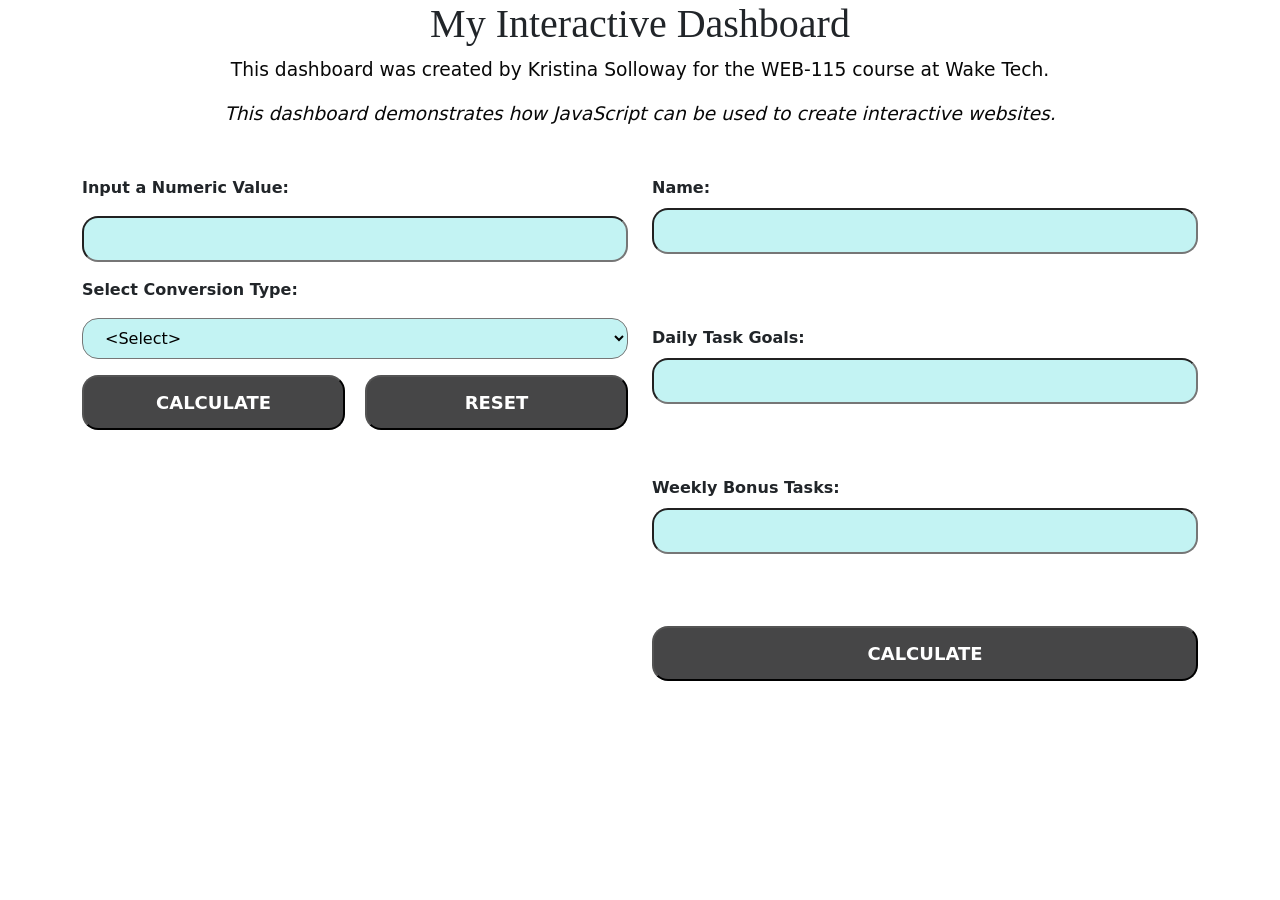
==== index.html @ 5a432470 "HTML missing ; and JS result bug fixed" ====
<!DOCTYPE html>
<html lang="en">

<head>
    <meta charset="UTF-8">
    <meta name="viewport" content="width=device-width, initial-scale=1.0">
    <link rel="stylesheet" href="css/style.css">
    <title>Interactive Dashboard</title>

    <!-- Bootstrap  -->
    <link href="https://cdn.jsdelivr.net/npm/bootstrap@5.3.8/dist/css/bootstrap.min.css" rel="stylesheet"
        integrity="sha384-sRIl4kxILFvY47J16cr9ZwB07vP4J8+LH7qKQnuqkuIAvNWLzeN8tE5YBujZqJLB" crossorigin="anonymous">
    <script defer src="https://cdn.jsdelivr.net/npm/bootstrap@5.3.8/dist/js/bootstrap.bundle.min.js"
        integrity="sha384-FKyoEForCGlyvwx9Hj09JcYn3nv7wiPVlz7YYwJrWVcXK/BmnVDxM+D2scQbITxI"
        crossorigin="anonymous"></script>

</head>

<body>
    <heading>
        <h1>My Interactive Dashboard</h1>
        <p>This dashboard was created by Kristina Solloway for the WEB-115 course at Wake Tech.</p>
    </heading>

    <script>
        document.write('<div class="custom-msg">This dashboard demonstrates how JavaScript can be used to create interactive websites.</div>');
    </script><br><br>
    <!--"The <noscript> is for web browsers with JavaScript rendering disabled."-->
    <noscript>
        Unfortunately, your web browser does not support JavaScript.
    </noscript>

    <div class="container">
        <div class="row">
            <div class="col" id="metric-converter">
                <form>
                    <label for="conversionValue">Input a Numeric Value:</label>
                    <input type="number" id="conversionValue">

                    <label for="conversionChoice">Select Conversion Type:</label>
                    <select id="conversionChoice" name="conversionChoice">
                        <option value="">&lt;Select&gt;</option>
                        <option value="2.54">inches to centimeters</option>
                        <option value="30.48">feet to centimeters</option>
                        <option value="0.91">yards to meters</option>
                        <option value="1.61">miles to kilometers</option>
                        <option value="0.39">centimeters to inches</option>
                        <option value="0.0328">centimeters to feet</option>
                        <option value="1.09">meters to yards</option>
                        <option value="0.62">kilometers to miles</option>
                    </select>

                    <div id="button-grid">
                        <button type="button" id="conversion-btn">CALCULATE</button>
                        <button type="reset" id="reset">RESET</button>
                    </div>
                    <p id="conversion-message"></p>
                </form>

                <script type="text/javascript" src="js/metric-converter.js" defer></script>
            </div><br>
            <div class="col" id="weekly-tasks">
                <form>
                    <div class="form-group">
                        <label for="userName">Name:</label>
                        <input type="text" id="userName" name="username"><br><br>
                    </div>

                    <div class="form-group">
                        <label for="dailyGoal">Daily Task Goals:</label>
                        <input type="number" id="dailyGoal" name="dailytaskgoal"><br><br>
                    </div>

                    <div class="form-group">
                        <label for="bonusTasks">Weekly Bonus Tasks:</label>
                        <input type="number" id="bonusTasks" name="weeklybonustasks"><br><br>
                    </div>

                    <button type="button" id="goal-btn">CALCULATE</button><br><br>
                </form>

                <p id="goal-message"></p>
                <script type="text/javascript" src="js/task-manager.js"></script>
            </div>


        </div>
    </div>

</body>

</html>
---- css/style.css ----
form {
    display: grid;
    gap: 1rem;
}

.form-group {
    display: grid;
    gap: 0.5em;
}

label {
    font-weight: 700;
}

input,
select {
    background-color: rgb(195, 243, 243);
    color: black;
    width: 100%;
    border-radius: 16px;
    padding: 1ex 2ex;
}

#goal-btn,
#conversion-btn,
#reset {
    background-color: rgb(70, 70, 71);
    border-radius: 16px;
    font-size: 18px;
    color: rgb(255, 255, 255);
    font-weight: bolder;
    display: inline-flex;
    align-items: center;
    justify-content: center;
    padding: 0.75rem 1.5rem;
    cursor: pointer;
}

#button-grid {
    display: grid;
    grid-template-columns: 1fr 1fr;
    gap: 20px;

}

h1 {
    color: rgb(10, 10, 10);
    font-weight: bolder;
    font-size: 16pt;
    text-align: center;
    font-family: Georgia, 'Times New Roman', Times, serif;
}

p {
    color: rgb(8, 8, 8);
    font-size: 14pt;
    text-align: center;
}

#goal-message,
#conversion-message {
    color: rgb(212, 9, 9);
    font-size: 18pt;
    text-align: center;
}

.custom-msg {
    color: rgb(8, 8, 8);
    font-size: 14pt;
    text-align: center;
    font-style: italic;

}
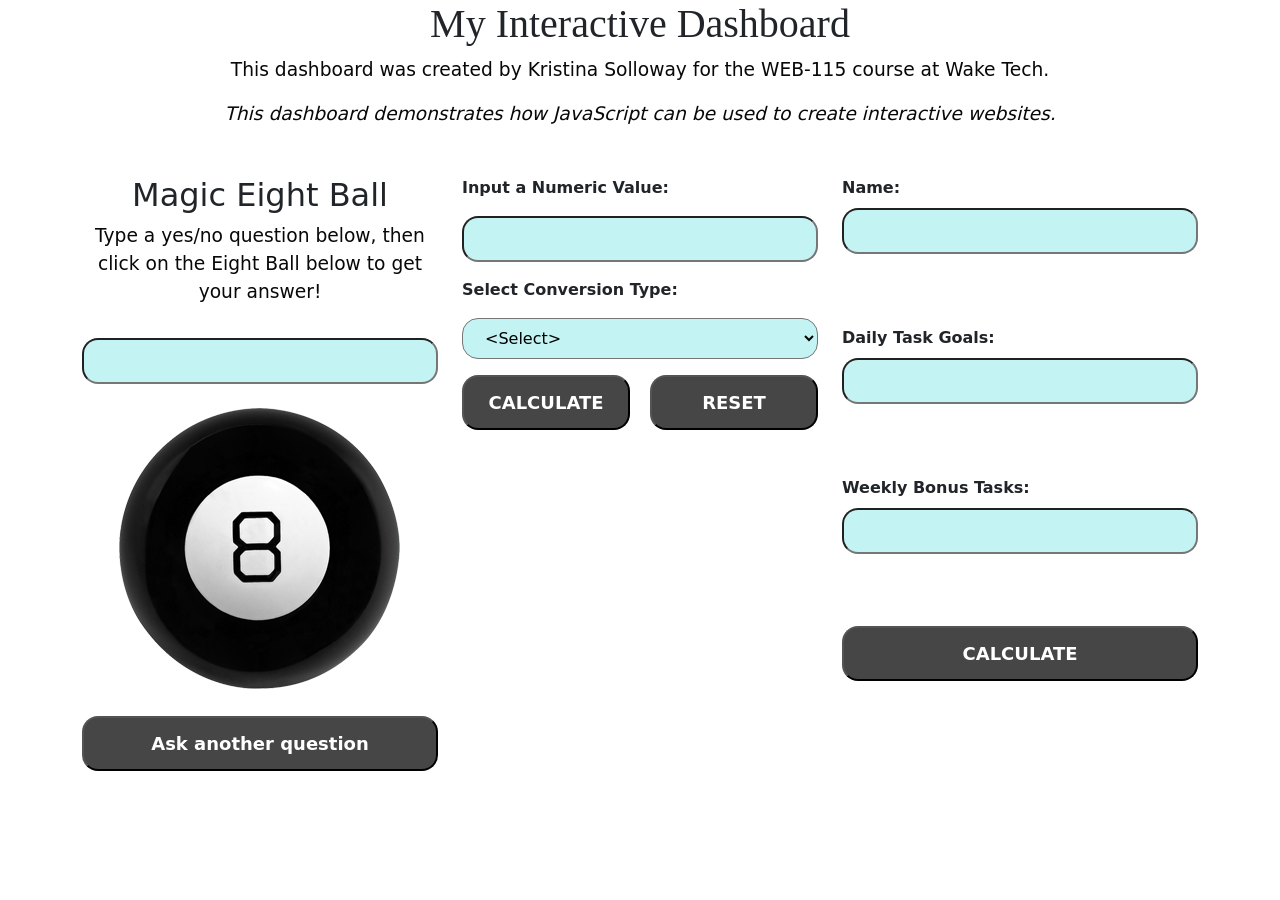
==== commit 27738f09: "commit magic eight ball assignment, updates to readme and metric converter" ====
--- a/index.html
+++ b/index.html
@@ -32,6 +32,22 @@
 
     <div class="container">
         <div class="row">
+            <div class="col" id="magic-eight-ball">
+                <script src="js/magic-eight-ball.js" defer></script>
+                <link rel="stylesheet" href="css/magic-eight-ball.css">
+                <h2 class="heading">Magic Eight Ball</h2>
+                <form>
+                    <p>Type a yes/no question below, then click on the Eight Ball below to get your answer!</p>
+                    <input id="question" name="question" size="80">
+                    <div id="magicEightBall">
+                        <div id="circle"></div>
+                        <img id="ball" src="img/magic-eight-ball.png" />
+                    </div>
+                    <button id="reset" name="reset" type="reset">Ask another question</button>
+                </form>
+                <br>
+            </div>
+
             <div class="col" id="metric-converter">
                 <form>
                     <label for="conversionValue">Input a Numeric Value:</label>
@@ -52,7 +68,7 @@
 
                     <div id="button-grid">
                         <button type="button" id="conversion-btn">CALCULATE</button>
-                        <button type="reset" id="reset">RESET</button>
+                        <button type="reset" id="converter-reset">RESET</button>
                     </div>
                     <p id="conversion-message"></p>
                 </form>
--- a/css/style.css
+++ b/css/style.css
@@ -23,7 +23,8 @@
 
 #goal-btn,
 #conversion-btn,
-#reset {
+#reset,
+#converter-reset {
     background-color: rgb(70, 70, 71);
     border-radius: 16px;
     font-size: 18px;
--- a/css/magic-eight-ball.css
+++ b/css/magic-eight-ball.css
@@ -0,0 +1,88 @@
+#magic-eight-ball {
+  max-width: 410px;
+  text-align: center;
+  margin: auto;
+}
+
+#magicEightBall {
+  position: relative;
+  display: inline-block;
+}
+
+#circle {
+  font-size: 12pt;
+  background-color: white;
+  color: black;
+  position: absolute;
+  /*margin-left: 70px;
+  margin-top: 70px;*/
+  height: 150px;
+  width: 150px;
+  border-radius: 50%;
+  text-wrap: wrap;
+  display: none;
+
+  top: 50%;
+  left: 50%;
+  transform: translate(-50%, -50%);
+  align-items: center;
+  justify-content: center;
+  text-align: center;
+  z-index: 1;
+}
+
+
+img:active {
+  animation: shake 1s;
+  animation-iteration-count: infinite;
+}
+
+img:visited {
+  animation: none;
+}
+
+@keyframes shake {
+  0% {
+    transform: translate(1px, 1px) rotate(0deg);
+  }
+
+  10% {
+    transform: translate(-1px, -2px) rotate(-1deg);
+  }
+
+  20% {
+    transform: translate(-3px, 0px) rotate(1deg);
+  }
+
+  30% {
+    transform: translate(3px, 2px) rotate(0deg);
+  }
+
+  40% {
+    transform: translate(1px, -1px) rotate(1deg);
+  }
+
+  50% {
+    transform: translate(-1px, 2px) rotate(-1deg);
+  }
+
+  60% {
+    transform: translate(-3px, 1px) rotate(0deg);
+  }
+
+  70% {
+    transform: translate(3px, 1px) rotate(-1deg);
+  }
+
+  80% {
+    transform: translate(-1px, -1px) rotate(1deg);
+  }
+
+  90% {
+    transform: translate(1px, 2px) rotate(0deg);
+  }
+
+  100% {
+    transform: translate(1px, -2px) rotate(-1deg);
+  }
+}
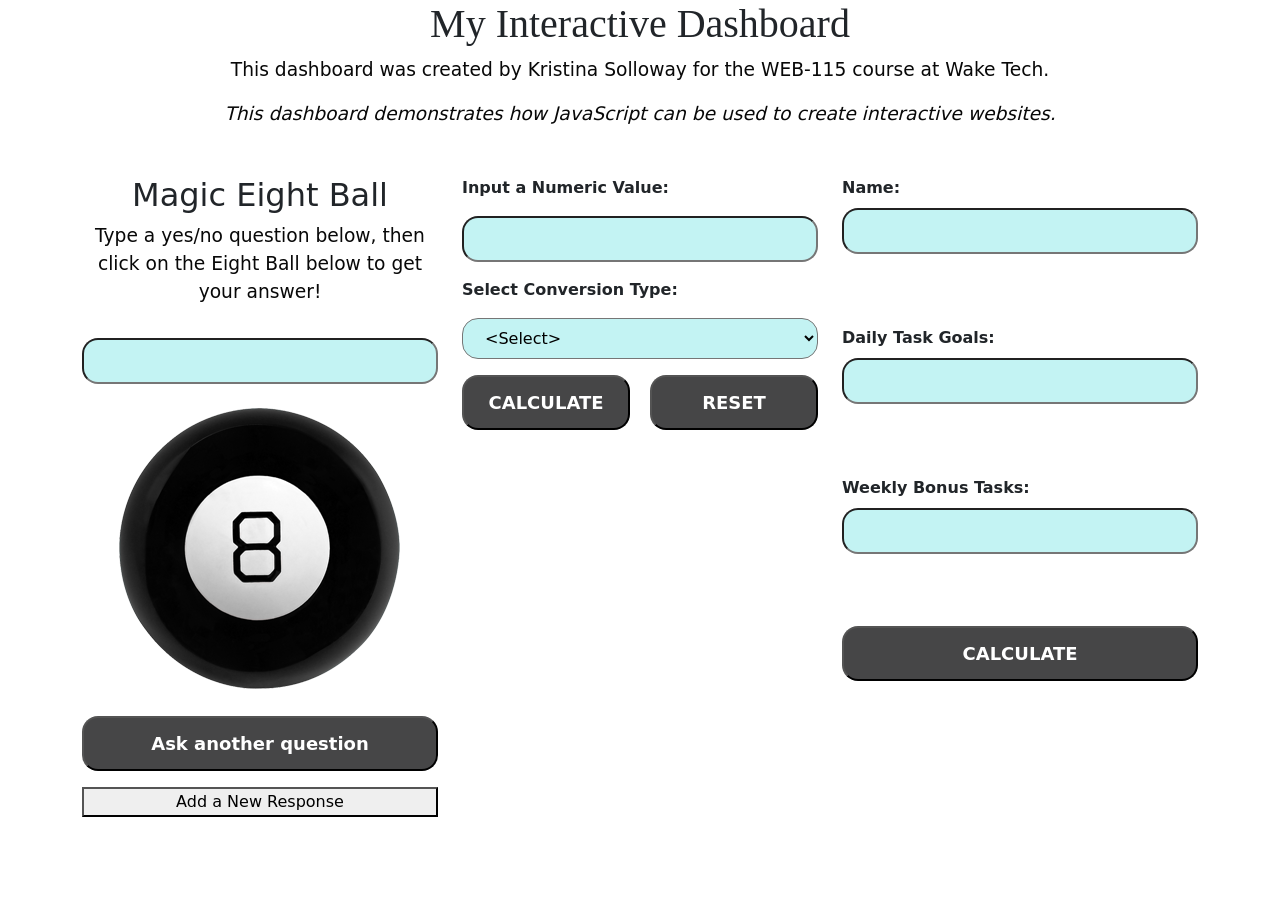
==== commit cf01534f: "added addResponse button, update Readme" ====
--- a/index.html
+++ b/index.html
@@ -44,6 +44,7 @@
                         <img id="ball" src="img/magic-eight-ball.png" />
                     </div>
                     <button id="reset" name="reset" type="reset">Ask another question</button>
+                    <button id="addResponse" type="button">Add a New Response</button>
                 </form>
                 <br>
             </div>
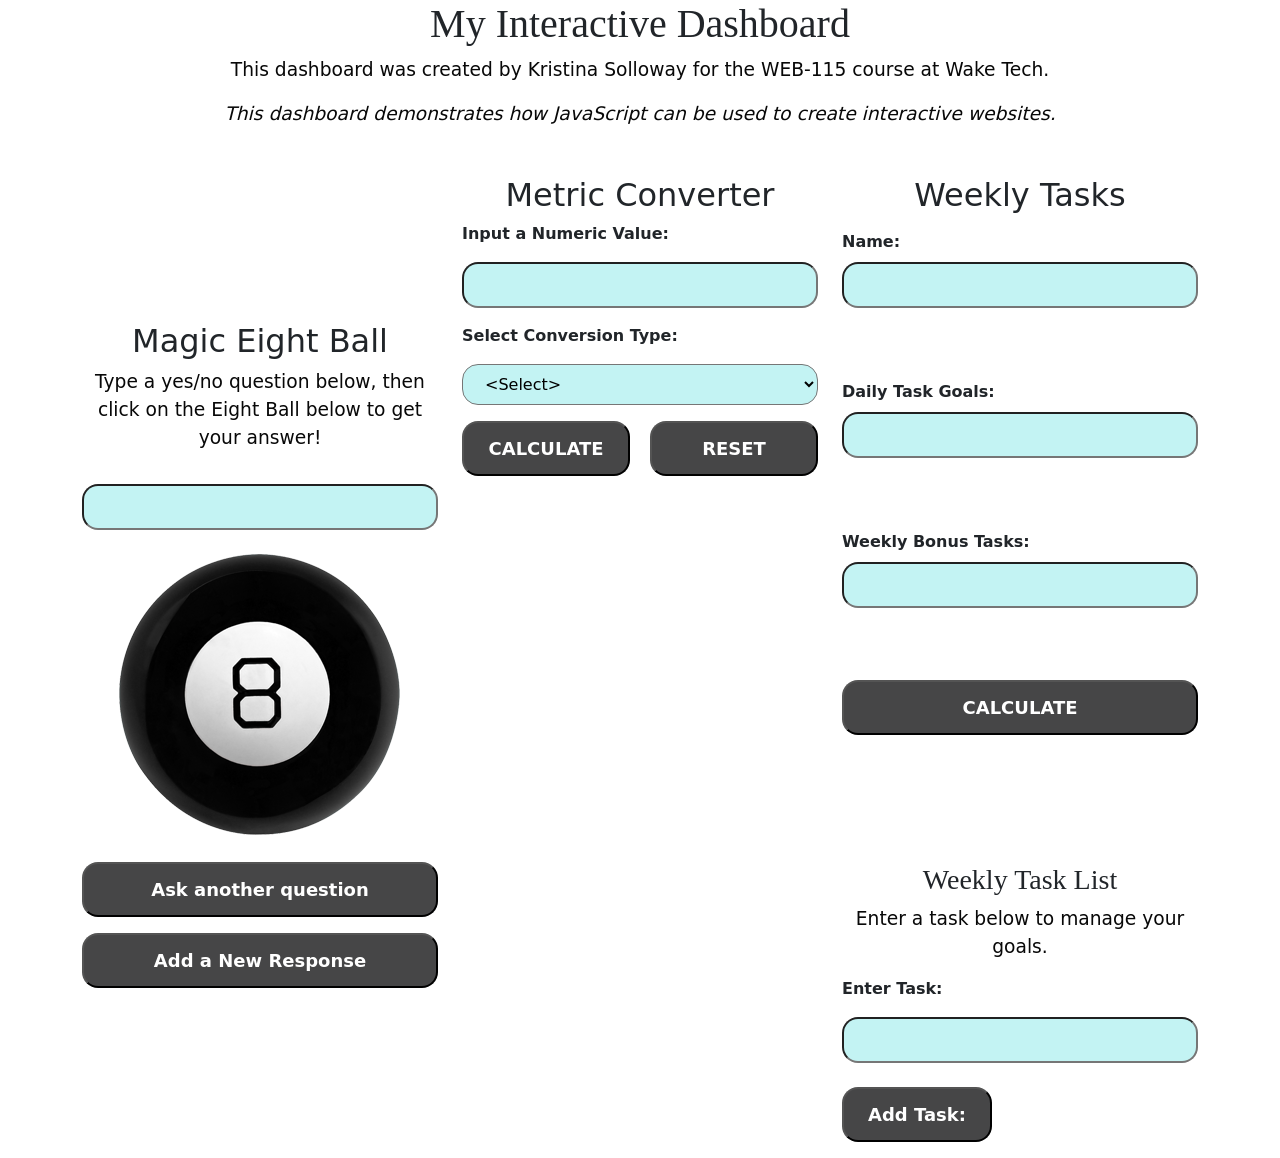
==== commit 1b1b4031: "Mod 7 assignment" ====
--- a/index.html
+++ b/index.html
@@ -33,7 +33,7 @@
     <div class="container">
         <div class="row">
             <div class="col" id="magic-eight-ball">
-                <script src="js/magic-eight-ball.js" defer></script>
+
                 <link rel="stylesheet" href="css/magic-eight-ball.css">
                 <h2 class="heading">Magic Eight Ball</h2>
                 <form>
@@ -47,9 +47,11 @@
                     <button id="addResponse" type="button">Add a New Response</button>
                 </form>
                 <br>
+                <script src="js/magic-eight-ball.js" defer></script>
             </div>
 
             <div class="col" id="metric-converter">
+                <h2 class="heading">Metric Converter</h2>
                 <form>
                     <label for="conversionValue">Input a Numeric Value:</label>
                     <input type="number" id="conversionValue">
@@ -76,9 +78,14 @@
 
                 <script type="text/javascript" src="js/metric-converter.js" defer></script>
             </div><br>
+
+
             <div class="col" id="weekly-tasks">
+
+
                 <form>
                     <div class="form-group">
+                        <h2 class="heading">Weekly Tasks</h2>
                         <label for="userName">Name:</label>
                         <input type="text" id="userName" name="username"><br><br>
                     </div>
@@ -96,7 +103,20 @@
                     <button type="button" id="goal-btn">CALCULATE</button><br><br>
                 </form>
 
-                <p id="goal-message"></p>
+                <p id="goal-message"></p><br><br>
+
+                <div id="task-list">
+
+                    <h3 class="heading">Weekly Task List</h3>
+                    <p>Enter a task below to manage your goals.</p>
+                    <form>
+                        <label id="taskListLabel">Enter Task:</label>
+                        <input type="text" id="task-name">
+                    </form><br>
+                    <button type="button" id="add-task">Add Task:</button>
+
+
+                </div>
                 <script type="text/javascript" src="js/task-manager.js"></script>
             </div>
 
--- a/css/style.css
+++ b/css/style.css
@@ -24,7 +24,9 @@
 #goal-btn,
 #conversion-btn,
 #reset,
-#converter-reset {
+#converter-reset,
+#addResponse,
+#add-task {
     background-color: rgb(70, 70, 71);
     border-radius: 16px;
     font-size: 18px;
@@ -44,12 +46,17 @@
 
 }
 
-h1 {
+h1,
+h3 {
     color: rgb(10, 10, 10);
     font-weight: bolder;
     font-size: 16pt;
     text-align: center;
     font-family: Georgia, 'Times New Roman', Times, serif;
+}
+
+h2 {
+    text-align: center;
 }
 
 p {
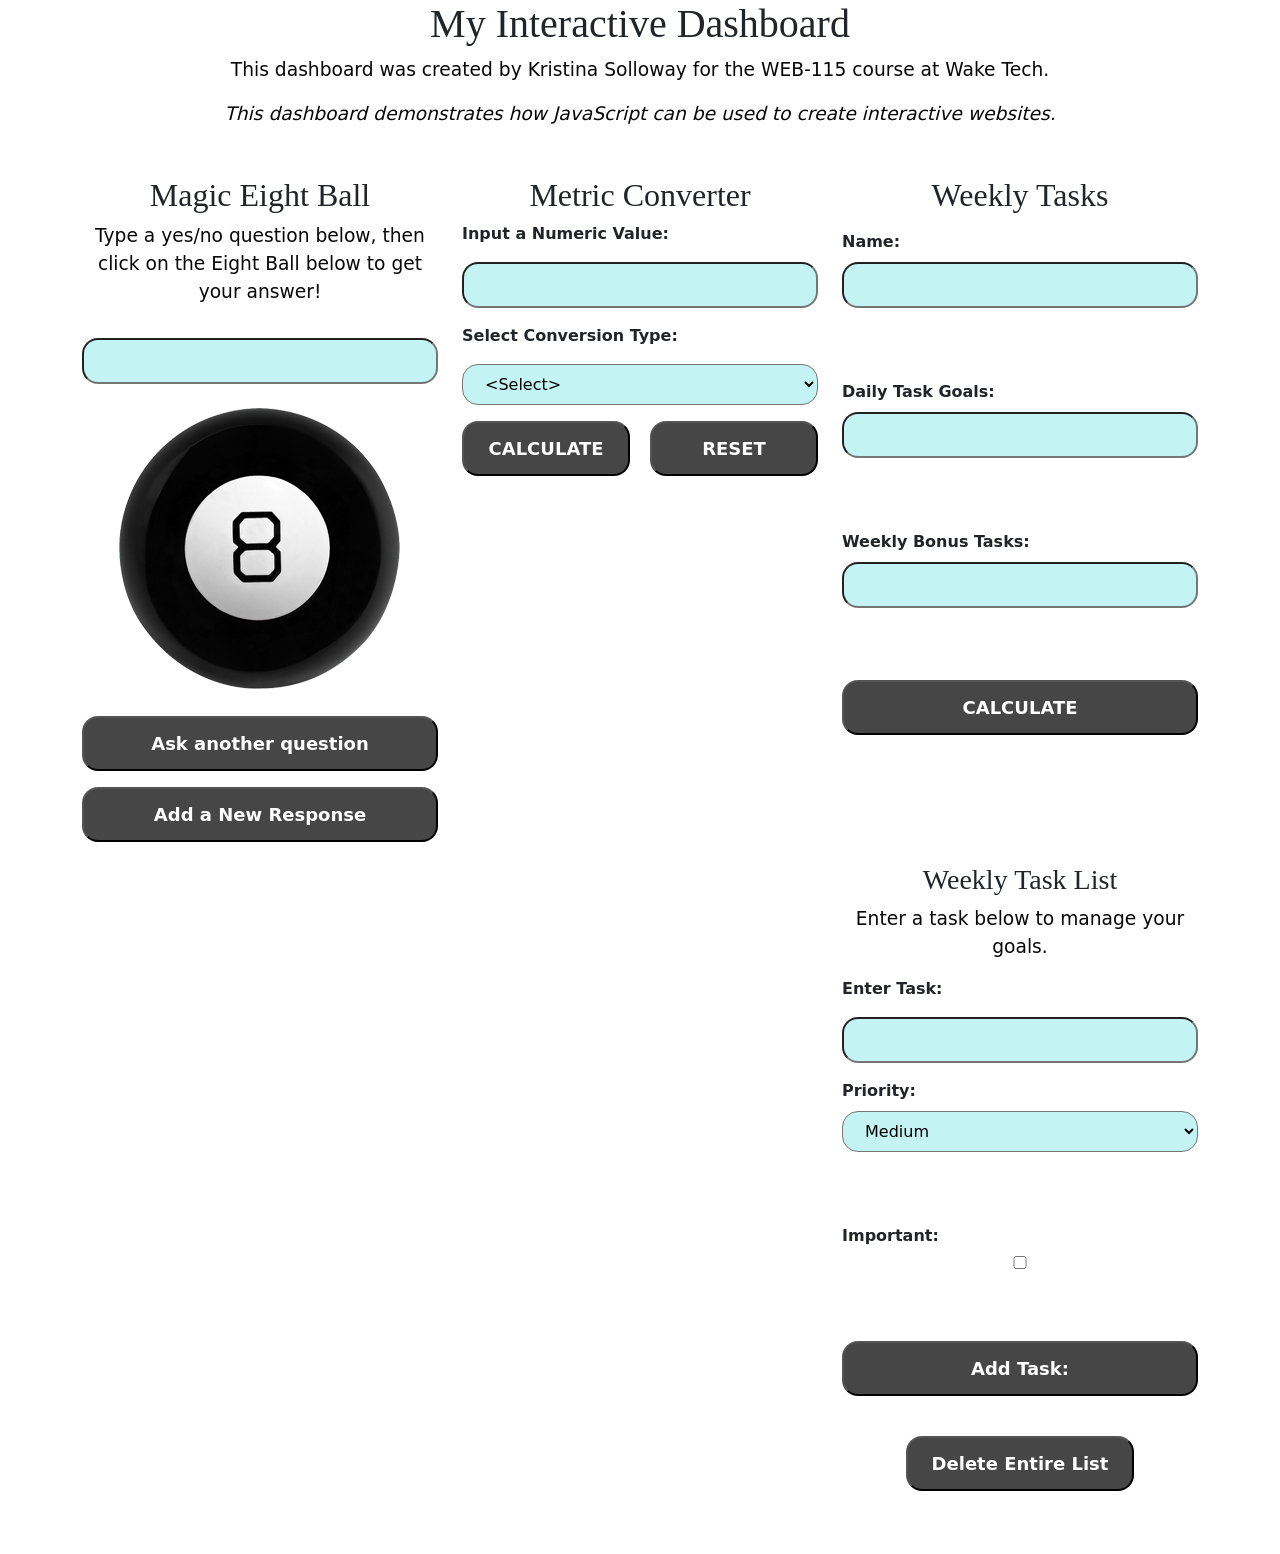
==== commit 48b64055: "Module 9 Task Manager with Objects and styling updates" ====
--- a/index.html
+++ b/index.html
@@ -17,10 +17,10 @@
 </head>
 
 <body>
-    <heading>
+    <header>
         <h1>My Interactive Dashboard</h1>
         <p>This dashboard was created by Kristina Solloway for the WEB-115 course at Wake Tech.</p>
-    </heading>
+    </header>
 
     <script>
         document.write('<div class="custom-msg">This dashboard demonstrates how JavaScript can be used to create interactive websites.</div>');
@@ -32,6 +32,8 @@
 
     <div class="container">
         <div class="row">
+
+            <!--MOD 6 Assignment - Magic Eight Ball starts here-->
             <div class="col" id="magic-eight-ball">
 
                 <link rel="stylesheet" href="css/magic-eight-ball.css">
@@ -41,7 +43,7 @@
                     <input id="question" name="question" size="80">
                     <div id="magicEightBall">
                         <div id="circle"></div>
-                        <img id="ball" src="img/magic-eight-ball.png" />
+                        <img id="ball" src="img/magic-eight-ball.png" alt="magic eight ball graphic">
                     </div>
                     <button id="reset" name="reset" type="reset">Ask another question</button>
                     <button id="addResponse" type="button">Add a New Response</button>
@@ -49,7 +51,9 @@
                 <br>
                 <script src="js/magic-eight-ball.js" defer></script>
             </div>
+            <!--"Mod 6 END-->
 
+            <!--MOD 5 Assignment - Imperial/Metric converter starts here-->
             <div class="col" id="metric-converter">
                 <h2 class="heading">Metric Converter</h2>
                 <form>
@@ -78,10 +82,10 @@
 
                 <script type="text/javascript" src="js/metric-converter.js" defer></script>
             </div><br>
+            <!--"Mod 5 END-->
 
-
+            <!--"Mod 4 Weekly Task Goal Calculator starts here-->
             <div class="col" id="weekly-tasks">
-
 
                 <form>
                     <div class="form-group">
@@ -101,22 +105,51 @@
                     </div>
 
                     <button type="button" id="goal-btn">CALCULATE</button><br><br>
+
                 </form>
 
                 <p id="goal-message"></p><br><br>
+                <!--"Mod 4 END-->
+
+                <!--Mod 7 DOM Assignment Begins here-->
+
+
+                <h3 class="heading">Weekly Task List</h3>
+                <p>Enter a task below to manage your goals.</p>
+                <form id="task-form">
+                    <label for="task-name" id="taskListLabel">Enter Task:</label>
+                    <input type="text" id="task-name">
+
+
+                    <!--"Mod 7 END-->
+
+                    <!--Mod 9 OOP Assignment Begins here-->
+
+                    <div class="form-group">
+                        <label for="priority">Priority:</label>
+                        <select id="priority" name="priority">
+                            <option value="High">High</option>
+                            <option value="Medium" selected>Medium</option>
+                            <option value="Low">Low</option>
+                        </select><br><br>
+                    </div>
+
+                    <div class="form-group">
+                        <label for="isImportant">Important:</label>
+                        <input type="checkbox" id="isImportant" name="isImportant"><br><br>
+                    </div>
+                    <button type="button" id="add-task">Add Task:</button>
+                </form><br>
 
                 <div id="task-list">
+                    <ul id="user-tasks"></ul>
+                </div>
 
-                    <h3 class="heading">Weekly Task List</h3>
-                    <p>Enter a task below to manage your goals.</p>
-                    <form>
-                        <label id="taskListLabel">Enter Task:</label>
-                        <input type="text" id="task-name">
-                    </form><br>
-                    <button type="button" id="add-task">Add Task:</button>
+                <button type="button" id="delete-list">Delete Entire List</button><br><br>
+
+                <!--"Mod 9 END-->
 
 
-                </div>
                 <script type="text/javascript" src="js/task-manager.js"></script>
             </div>
 
--- a/css/style.css
+++ b/css/style.css
@@ -21,11 +21,16 @@
     padding: 1ex 2ex;
 }
 
+input[type="checkbox"] {
+    width: auto;
+}
+
 #goal-btn,
 #conversion-btn,
 #reset,
 #converter-reset,
 #addResponse,
+#delete-list,
 #add-task {
     background-color: rgb(70, 70, 71);
     border-radius: 16px;
@@ -47,6 +52,7 @@
 }
 
 h1,
+h2,
 h3 {
     color: rgb(10, 10, 10);
     font-weight: bolder;
@@ -78,4 +84,32 @@
     text-align: center;
     font-style: italic;
 
+}
+
+/*DOM task list styling */
+#user-tasks {
+    list-style: none;
+    padding: 0;
+}
+
+#user-tasks li {
+    padding: 12px;
+    margin-bottom: 10px;
+    border-radius: 8px;
+}
+
+#user-tasks button {
+    margin-left: 8px;
+    padding: 4px 10px;
+    border-radius: 5px;
+    cursor: pointer;
+}
+
+#user-tasks input[type="checkbox"] {
+    margin-right: 10px;
+}
+
+#delete-list {
+    display: block;
+    margin: 15px auto;
 }
--- a/css/magic-eight-ball.css
+++ b/css/magic-eight-ball.css
@@ -1,7 +1,7 @@
 #magic-eight-ball {
   max-width: 410px;
   text-align: center;
-  margin: auto;
+  margin: 0 auto;
 }
 
 #magicEightBall {
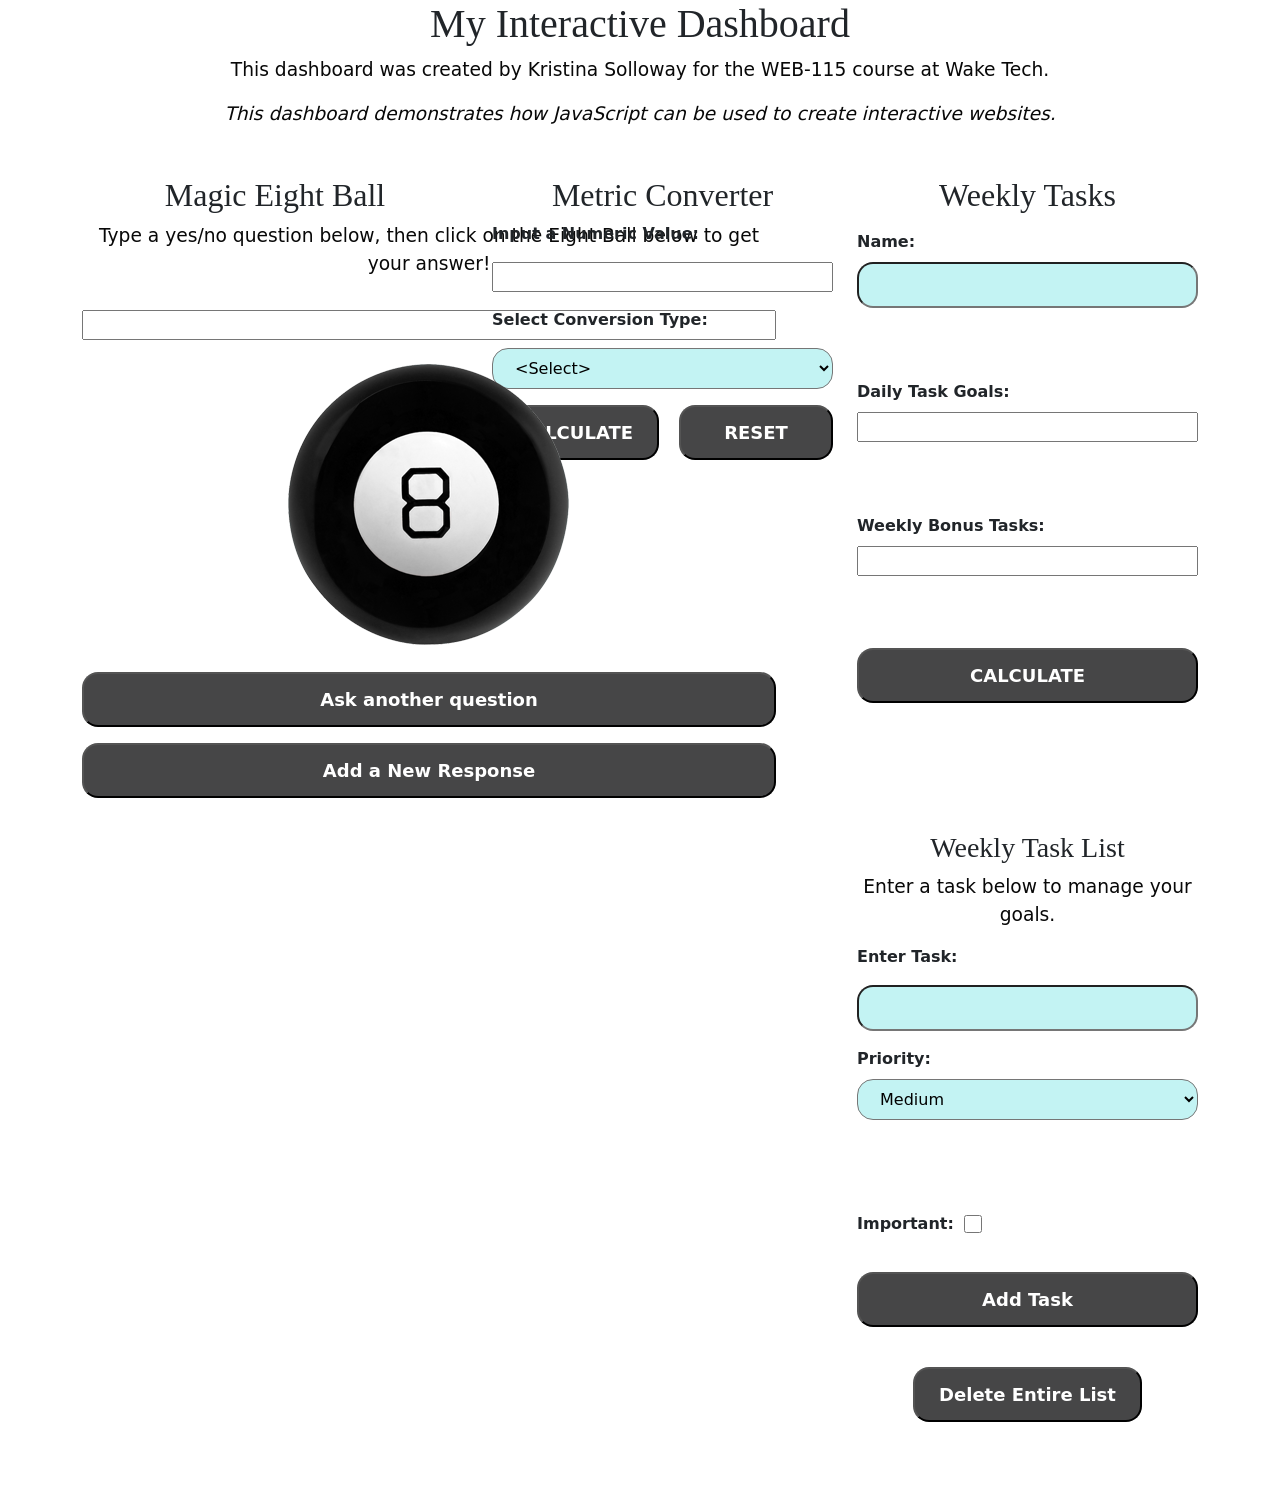
==== commit d3fea1c6: "Fix Task Manager checkbox alignment and button label" ====
--- a/index.html
+++ b/index.html
@@ -134,11 +134,11 @@
                         </select><br><br>
                     </div>
 
-                    <div class="form-group">
+                    <div class="important-field">
                         <label for="isImportant">Important:</label>
-                        <input type="checkbox" id="isImportant" name="isImportant"><br><br>
+                        <input type="checkbox" id="isImportant" name="isImportant">
                     </div>
-                    <button type="button" id="add-task">Add Task:</button>
+                    <button type="button" id="add-task">Add Task</button>
                 </form><br>
 
                 <div id="task-list">
--- a/css/style.css
+++ b/css/style.css
@@ -12,7 +12,7 @@
     font-weight: 700;
 }
 
-input,
+input[type="text"],
 select {
     background-color: rgb(195, 243, 243);
     color: black;
@@ -112,4 +112,19 @@
 #delete-list {
     display: block;
     margin: 15px auto;
+}
+
+.important-field {
+    display: flex;
+    align-items: center;
+    justify-content: flex-start;
+    gap: 10px;
+    margin: 20px 0;
+}
+
+.important-field input[type="checkbox"] {
+    width: 18px;
+    height: 18px;
+    padding: 0;
+    margin: 0;
 }
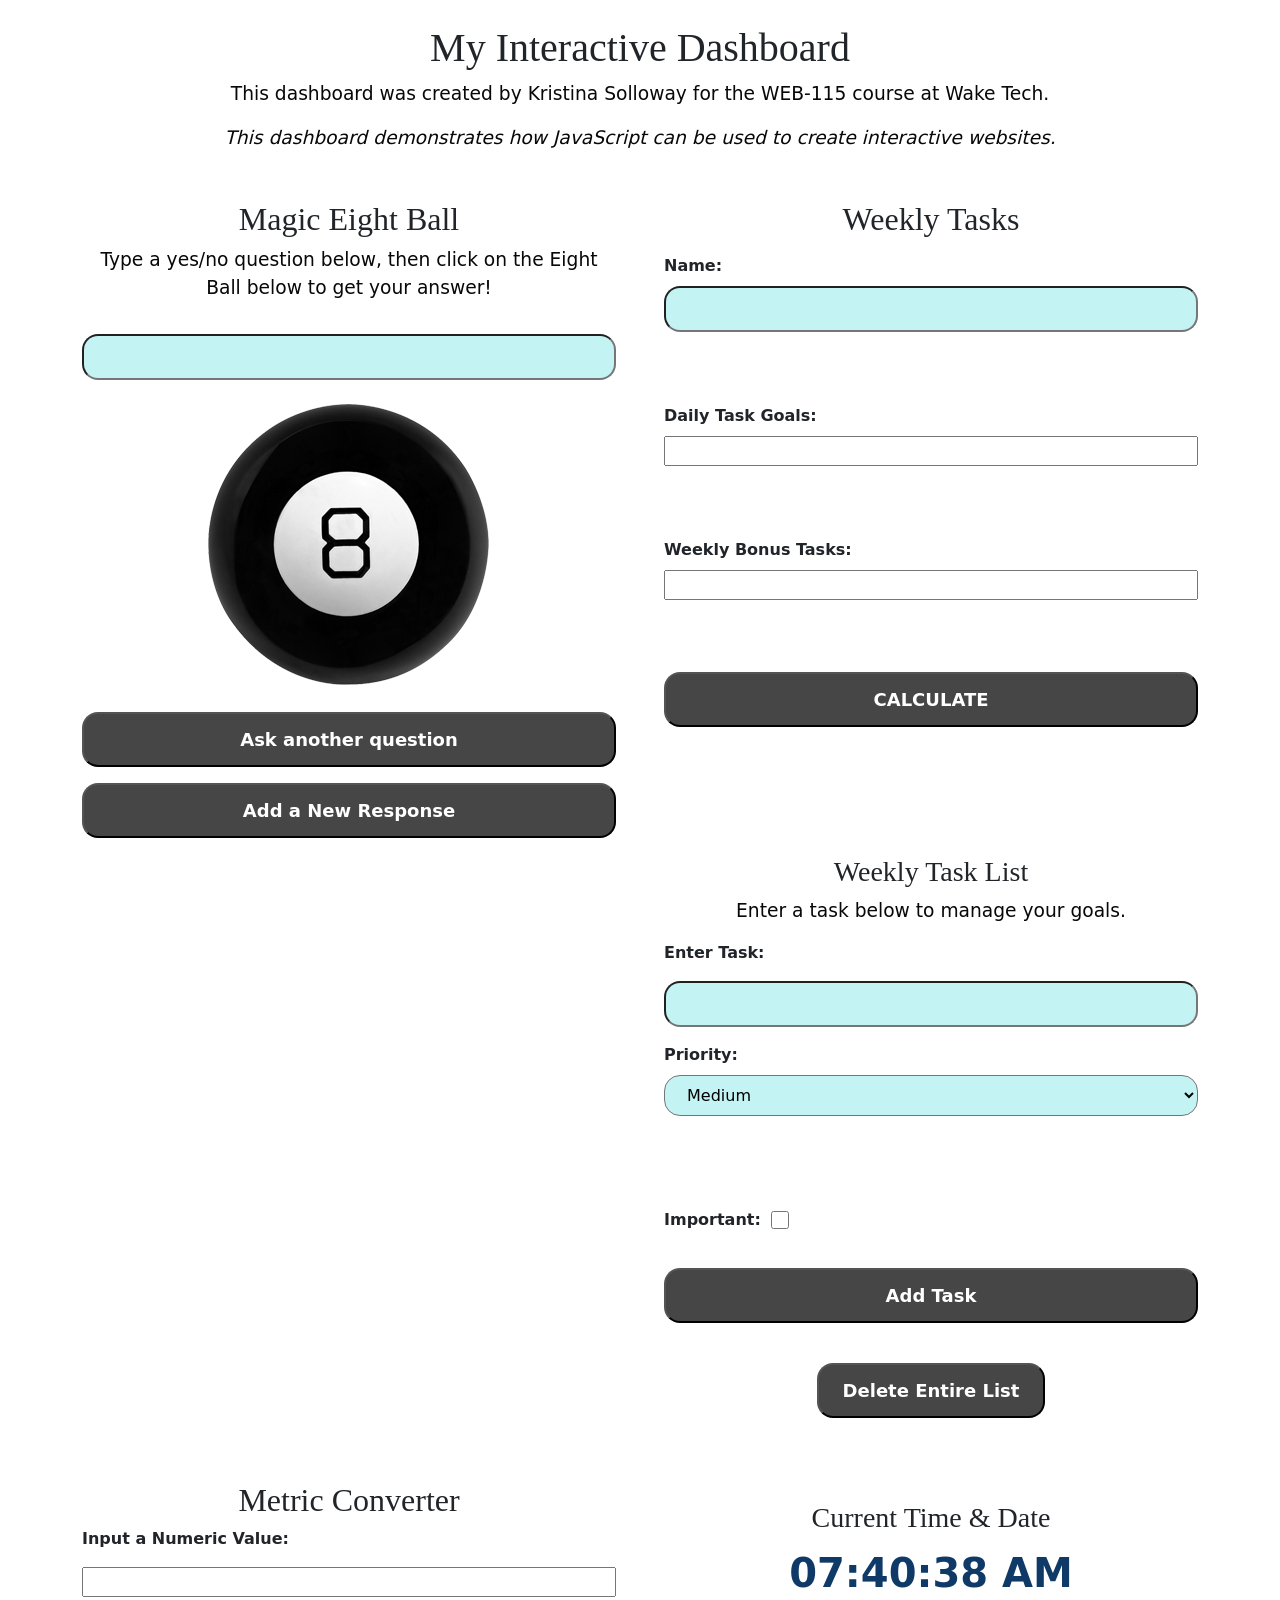
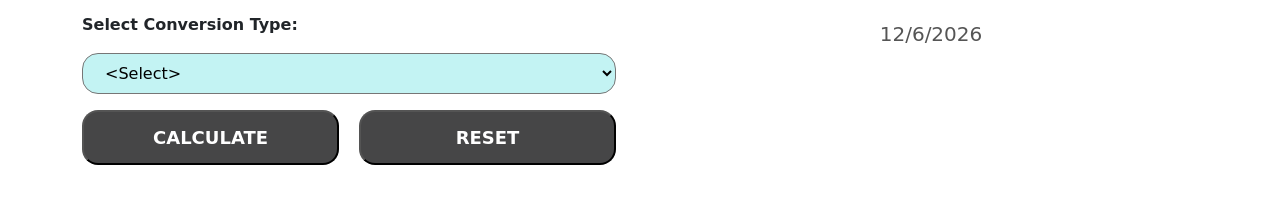
==== commit 1abbaf4a: "Implemented real-time clock and date component" ====
--- a/index.html
+++ b/index.html
@@ -5,6 +5,7 @@
     <meta charset="UTF-8">
     <meta name="viewport" content="width=device-width, initial-scale=1.0">
     <link rel="stylesheet" href="css/style.css">
+    <link rel="stylesheet" href="css/digital-clock.css">
     <title>Interactive Dashboard</title>
 
     <!-- Bootstrap  -->
@@ -17,7 +18,7 @@
 </head>
 
 <body>
-    <header>
+    <header class="pt-4">
         <h1>My Interactive Dashboard</h1>
         <p>This dashboard was created by Kristina Solloway for the WEB-115 course at Wake Tech.</p>
     </header>
@@ -30,17 +31,17 @@
         Unfortunately, your web browser does not support JavaScript.
     </noscript>
 
-    <div class="container">
-        <div class="row">
+    <main class="container">
+        <div class="row gx-5 gy-3">
 
             <!--MOD 6 Assignment - Magic Eight Ball starts here-->
-            <div class="col" id="magic-eight-ball">
+            <div class="col col-12 col-md-6" id="magic-eight-ball">
 
                 <link rel="stylesheet" href="css/magic-eight-ball.css">
                 <h2 class="heading">Magic Eight Ball</h2>
                 <form>
                     <p>Type a yes/no question below, then click on the Eight Ball below to get your answer!</p>
-                    <input id="question" name="question" size="80">
+                    <input type="text" id="question" name="question">
                     <div id="magicEightBall">
                         <div id="circle"></div>
                         <img id="ball" src="img/magic-eight-ball.png" alt="magic eight ball graphic">
@@ -53,39 +54,8 @@
             </div>
             <!--"Mod 6 END-->
 
-            <!--MOD 5 Assignment - Imperial/Metric converter starts here-->
-            <div class="col" id="metric-converter">
-                <h2 class="heading">Metric Converter</h2>
-                <form>
-                    <label for="conversionValue">Input a Numeric Value:</label>
-                    <input type="number" id="conversionValue">
-
-                    <label for="conversionChoice">Select Conversion Type:</label>
-                    <select id="conversionChoice" name="conversionChoice">
-                        <option value="">&lt;Select&gt;</option>
-                        <option value="2.54">inches to centimeters</option>
-                        <option value="30.48">feet to centimeters</option>
-                        <option value="0.91">yards to meters</option>
-                        <option value="1.61">miles to kilometers</option>
-                        <option value="0.39">centimeters to inches</option>
-                        <option value="0.0328">centimeters to feet</option>
-                        <option value="1.09">meters to yards</option>
-                        <option value="0.62">kilometers to miles</option>
-                    </select>
-
-                    <div id="button-grid">
-                        <button type="button" id="conversion-btn">CALCULATE</button>
-                        <button type="reset" id="converter-reset">RESET</button>
-                    </div>
-                    <p id="conversion-message"></p>
-                </form>
-
-                <script type="text/javascript" src="js/metric-converter.js" defer></script>
-            </div><br>
-            <!--"Mod 5 END-->
-
             <!--"Mod 4 Weekly Task Goal Calculator starts here-->
-            <div class="col" id="weekly-tasks">
+            <div class="col col-12 col-md-6" id="weekly-tasks">
 
                 <form>
                     <div class="form-group">
@@ -152,10 +122,54 @@
 
                 <script type="text/javascript" src="js/task-manager.js"></script>
             </div>
+        </div> <!-- End first row -->
+        <div class="row gx-5 gy-3">
+
+            <!--MOD 5 Assignment - Imperial/Metric converter starts here-->
+            <div class="col col-12 col-md-6" id="metric-converter">
+                <h2 class="heading">Metric Converter</h2>
+                <form>
+                    <label for="conversionValue">Input a Numeric Value:</label>
+                    <input type="number" id="conversionValue">
+
+                    <label for="conversionChoice">Select Conversion Type:</label>
+                    <select id="conversionChoice" name="conversionChoice">
+                        <option value="">&lt;Select&gt;</option>
+                        <option value="2.54">inches to centimeters</option>
+                        <option value="30.48">feet to centimeters</option>
+                        <option value="0.91">yards to meters</option>
+                        <option value="1.61">miles to kilometers</option>
+                        <option value="0.39">centimeters to inches</option>
+                        <option value="0.0328">centimeters to feet</option>
+                        <option value="1.09">meters to yards</option>
+                        <option value="0.62">kilometers to miles</option>
+                    </select>
+
+                    <div id="button-grid">
+                        <button type="button" id="conversion-btn">CALCULATE</button>
+                        <button type="reset" id="converter-reset">RESET</button>
+                    </div>
+                    <p id="conversion-message"></p>
+                </form>
+
+                <script type="text/javascript" src="js/metric-converter.js" defer></script>
+            </div>
+            <!--"Mod 5 END-->
 
 
+
+            <!-- MOD 10 Assignment - Digital Clock -->
+            <div id="digital-clock" class="col col-12 col-md-6">
+                <h3>Current Time &amp; Date</h3>
+                <p id="clock-face"></p>
+                <p id="calendar-date"></p>
+
+                <script src="js/digital-clock.js" defer></script>
+            </div>
+            <!-- MOD 10 END -->
+
         </div>
-    </div>
+    </main>
 
 </body>
 
--- a/css/digital-clock.css
+++ b/css/digital-clock.css
@@ -0,0 +1,15 @@
+#digital-clock {
+    text-align: center;
+    padding: 20px;
+}
+
+#clock-face {
+    font-size: 2.5rem;
+    font-weight: bold;
+    color: #0F3966;
+}
+
+#calendar-date {
+    font-size: 1.25rem;
+    color: #555555;
+}
--- a/css/magic-eight-ball.css
+++ b/css/magic-eight-ball.css
@@ -1,12 +1,24 @@
 #magic-eight-ball {
-  max-width: 410px;
   text-align: center;
-  margin: 0 auto;
+  min-width: 0;
+}
+
+#magic-eight-ball #question {
+  width: 100%;
+  max-width: 100%;
+  box-sizing: border-box;
+}
+
+#magic-eight-ball #reset,
+#magic-eight-ball #addResponse {
+  width: 100%;
+  max-width: 100%;
 }
 
 #magicEightBall {
   position: relative;
   display: inline-block;
+  justify-self: center;
 }
 
 #circle {
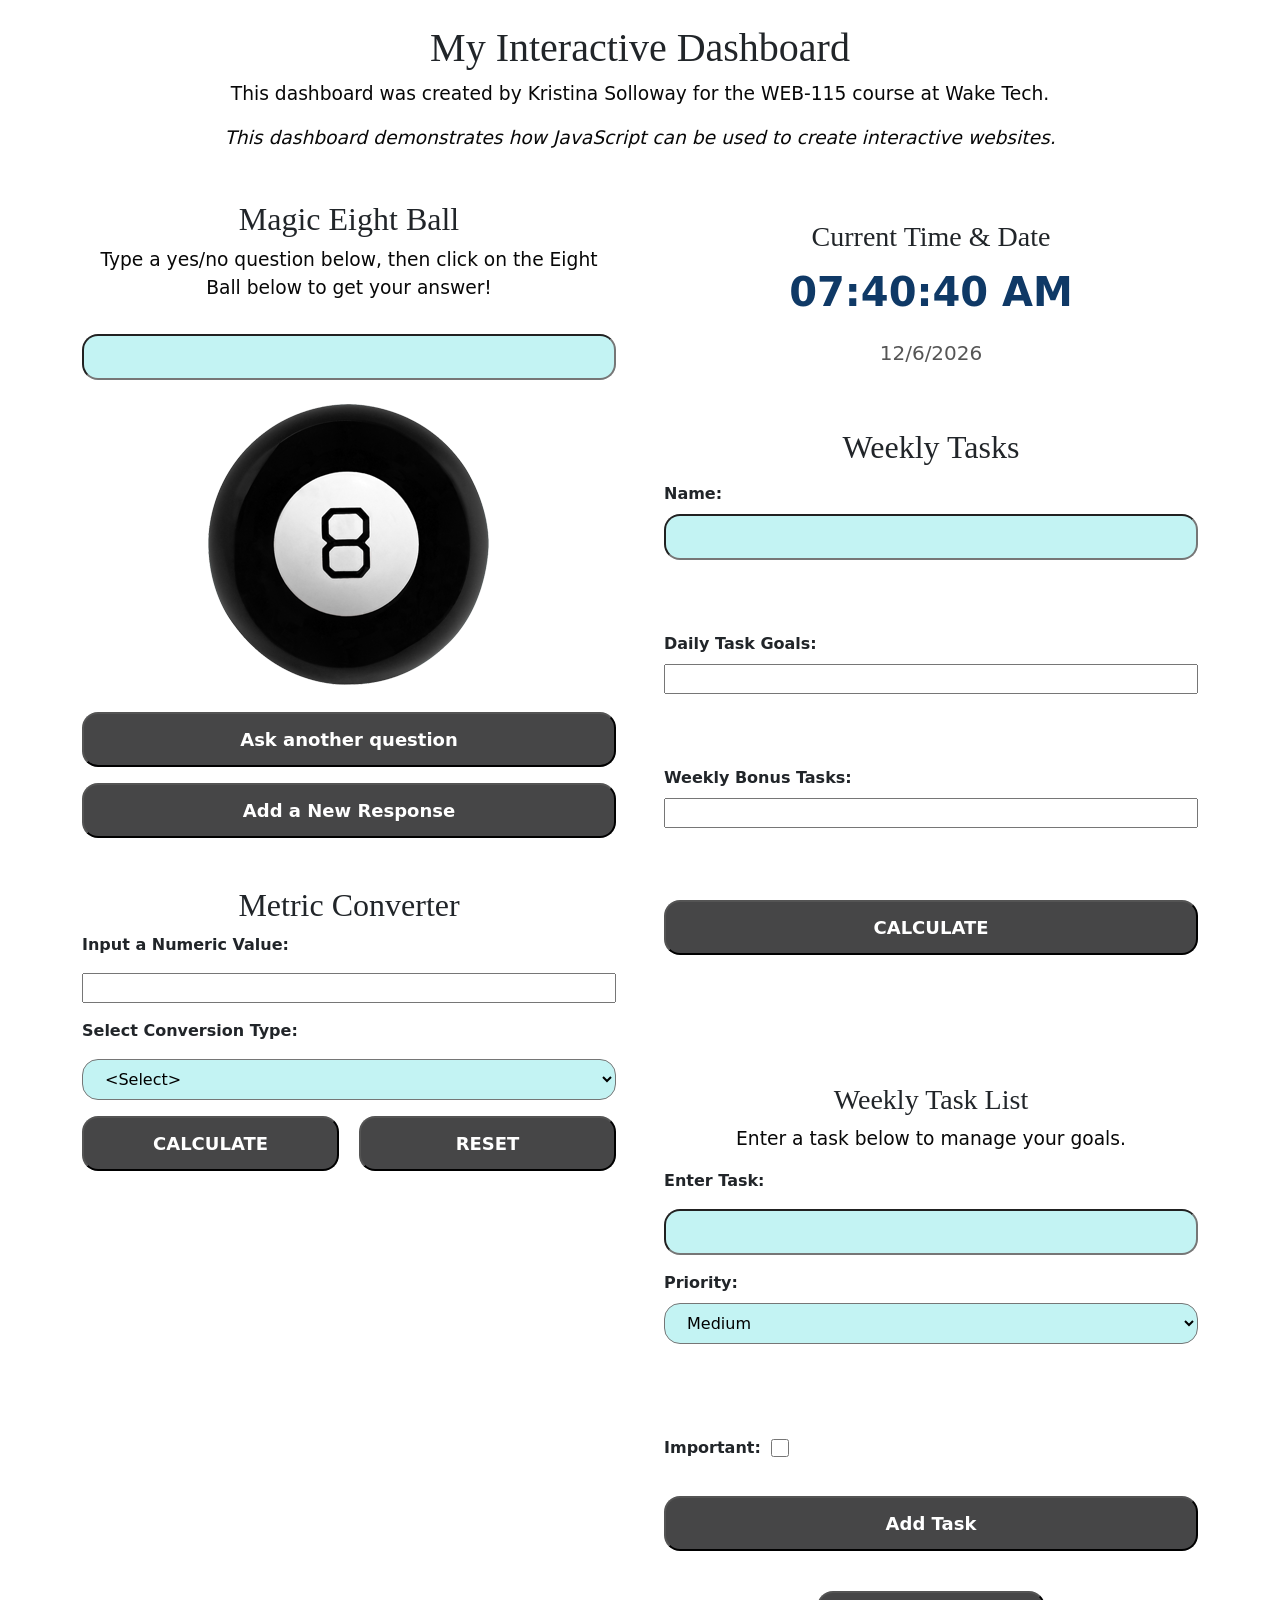
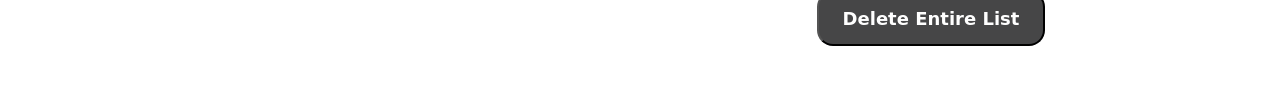
==== commit f595d36a: "Improved dashboard layout with independent columns" ====
--- a/index.html
+++ b/index.html
@@ -33,142 +33,152 @@
 
     <main class="container">
         <div class="row gx-5 gy-3">
+            <!-- LEFT COLUMN -->
+            <div class="col-12 col-md-6">
 
-            <!--MOD 6 Assignment - Magic Eight Ball starts here-->
-            <div class="col col-12 col-md-6" id="magic-eight-ball">
+                <!--MOD 6 Assignment - Magic Eight Ball starts here-->
+                <div id="magic-eight-ball">
 
-                <link rel="stylesheet" href="css/magic-eight-ball.css">
-                <h2 class="heading">Magic Eight Ball</h2>
-                <form>
-                    <p>Type a yes/no question below, then click on the Eight Ball below to get your answer!</p>
-                    <input type="text" id="question" name="question">
-                    <div id="magicEightBall">
-                        <div id="circle"></div>
-                        <img id="ball" src="img/magic-eight-ball.png" alt="magic eight ball graphic">
-                    </div>
-                    <button id="reset" name="reset" type="reset">Ask another question</button>
-                    <button id="addResponse" type="button">Add a New Response</button>
-                </form>
-                <br>
-                <script src="js/magic-eight-ball.js" defer></script>
-            </div>
-            <!--"Mod 6 END-->
+                    <link rel="stylesheet" href="css/magic-eight-ball.css">
+                    <h2 class="heading">Magic Eight Ball</h2>
+                    <form>
+                        <p>Type a yes/no question below, then click on the Eight Ball below to get your answer!</p>
+                        <input type="text" id="question" name="question">
+                        <div id="magicEightBall">
+                            <div id="circle"></div>
+                            <img id="ball" src="img/magic-eight-ball.png" alt="magic eight ball graphic">
+                        </div>
+                        <button id="reset" name="reset" type="reset">Ask another question</button>
+                        <button id="addResponse" type="button">Add a New Response</button>
+                    </form>
+                    <br>
+                    <script src="js/magic-eight-ball.js" defer></script>
+                </div>
+                <!--"Mod 6 END-->
 
-            <!--"Mod 4 Weekly Task Goal Calculator starts here-->
-            <div class="col col-12 col-md-6" id="weekly-tasks">
 
-                <form>
-                    <div class="form-group">
-                        <h2 class="heading">Weekly Tasks</h2>
-                        <label for="userName">Name:</label>
-                        <input type="text" id="userName" name="username"><br><br>
+                <!--MOD 5 Assignment - Imperial/Metric converter starts here-->
+                <div id="metric-converter" class="mt-4">
+                    <h2 class="heading">Metric Converter</h2>
+                    <form>
+                        <label for="conversionValue">Input a Numeric Value:</label>
+                        <input type="number" id="conversionValue">
+
+                        <label for="conversionChoice">Select Conversion Type:</label>
+                        <select id="conversionChoice" name="conversionChoice">
+                            <option value="">&lt;Select&gt;</option>
+                            <option value="2.54">inches to centimeters</option>
+                            <option value="30.48">feet to centimeters</option>
+                            <option value="0.91">yards to meters</option>
+                            <option value="1.61">miles to kilometers</option>
+                            <option value="0.39">centimeters to inches</option>
+                            <option value="0.0328">centimeters to feet</option>
+                            <option value="1.09">meters to yards</option>
+                            <option value="0.62">kilometers to miles</option>
+                        </select>
+
+                        <div id="button-grid">
+                            <button type="button" id="conversion-btn">CALCULATE</button>
+                            <button type="reset" id="converter-reset">RESET</button>
+                        </div>
+                        <p id="conversion-message"></p>
+                    </form>
+
+                    <script type="text/javascript" src="js/metric-converter.js" defer></script>
+                </div>
+                <!--"Mod 5 END-->
+
+            </div> <!-- End LEFT COLUMN -->
+
+            <!-- RIGHT COLUMN -->
+            <div class="col-12 col-md-6">
+
+
+                <!-- MOD 10 Assignment - Digital Clock -->
+                <div id="digital-clock" class="col">
+                    <h3>Current Time &amp; Date</h3>
+                    <p id="clock-face"></p>
+                    <p id="calendar-date"></p>
+
+                    <script src="js/digital-clock.js" defer></script>
+                </div>
+                <!-- MOD 10 END -->
+
+
+                <!--"Mod 4 Weekly Task Goal Calculator starts here-->
+
+                <div id="weekly-tasks" class="mt-4">
+
+                    <form>
+                        <div class="form-group">
+                            <h2 class="heading">Weekly Tasks</h2>
+                            <label for="userName">Name:</label>
+                            <input type="text" id="userName" name="username"><br><br>
+                        </div>
+
+                        <div class="form-group">
+                            <label for="dailyGoal">Daily Task Goals:</label>
+                            <input type="number" id="dailyGoal" name="dailytaskgoal"><br><br>
+                        </div>
+
+                        <div class="form-group">
+                            <label for="bonusTasks">Weekly Bonus Tasks:</label>
+                            <input type="number" id="bonusTasks" name="weeklybonustasks"><br><br>
+                        </div>
+
+                        <button type="button" id="goal-btn">CALCULATE</button><br><br>
+
+                    </form>
+
+                    <p id="goal-message"></p><br><br>
+                    <!--"Mod 4 END-->
+
+                    <!--Mod 7 DOM Assignment Begins here-->
+
+
+                    <h3 class="heading">Weekly Task List</h3>
+                    <p>Enter a task below to manage your goals.</p>
+                    <form id="task-form">
+                        <label for="task-name" id="taskListLabel">Enter Task:</label>
+                        <input type="text" id="task-name">
+
+
+                        <!--"Mod 7 END-->
+
+                        <!--Mod 9 OOP Assignment Begins here-->
+
+                        <div class="form-group">
+                            <label for="priority">Priority:</label>
+                            <select id="priority" name="priority">
+                                <option value="High">High</option>
+                                <option value="Medium" selected>Medium</option>
+                                <option value="Low">Low</option>
+                            </select><br><br>
+                        </div>
+
+                        <div class="important-field">
+                            <label for="isImportant">Important:</label>
+                            <input type="checkbox" id="isImportant" name="isImportant">
+                        </div>
+                        <button type="button" id="add-task">Add Task</button>
+                    </form><br>
+
+                    <div id="task-list">
+                        <ul id="user-tasks"></ul>
                     </div>
 
-                    <div class="form-group">
-                        <label for="dailyGoal">Daily Task Goals:</label>
-                        <input type="number" id="dailyGoal" name="dailytaskgoal"><br><br>
-                    </div>
+                    <button type="button" id="delete-list">Delete Entire List</button><br><br>
 
-                    <div class="form-group">
-                        <label for="bonusTasks">Weekly Bonus Tasks:</label>
-                        <input type="number" id="bonusTasks" name="weeklybonustasks"><br><br>
-                    </div>
-
-                    <button type="button" id="goal-btn">CALCULATE</button><br><br>
-
-                </form>
-
-                <p id="goal-message"></p><br><br>
-                <!--"Mod 4 END-->
-
-                <!--Mod 7 DOM Assignment Begins here-->
+                    <!--"Mod 9 END-->
 
 
-                <h3 class="heading">Weekly Task List</h3>
-                <p>Enter a task below to manage your goals.</p>
-                <form id="task-form">
-                    <label for="task-name" id="taskListLabel">Enter Task:</label>
-                    <input type="text" id="task-name">
+                    <script type="text/javascript" src="js/task-manager.js"></script>
+                </div> <!-- End Weekly Tasks -->
 
+            </div> <!-- End RIGHT COLUMN -->
 
-                    <!--"Mod 7 END-->
+        </div> <!-- End Bootstrap row -->
 
-                    <!--Mod 9 OOP Assignment Begins here-->
-
-                    <div class="form-group">
-                        <label for="priority">Priority:</label>
-                        <select id="priority" name="priority">
-                            <option value="High">High</option>
-                            <option value="Medium" selected>Medium</option>
-                            <option value="Low">Low</option>
-                        </select><br><br>
-                    </div>
-
-                    <div class="important-field">
-                        <label for="isImportant">Important:</label>
-                        <input type="checkbox" id="isImportant" name="isImportant">
-                    </div>
-                    <button type="button" id="add-task">Add Task</button>
-                </form><br>
-
-                <div id="task-list">
-                    <ul id="user-tasks"></ul>
-                </div>
-
-                <button type="button" id="delete-list">Delete Entire List</button><br><br>
-
-                <!--"Mod 9 END-->
-
-
-                <script type="text/javascript" src="js/task-manager.js"></script>
-            </div>
-        </div> <!-- End first row -->
-        <div class="row gx-5 gy-3">
-
-            <!--MOD 5 Assignment - Imperial/Metric converter starts here-->
-            <div class="col col-12 col-md-6" id="metric-converter">
-                <h2 class="heading">Metric Converter</h2>
-                <form>
-                    <label for="conversionValue">Input a Numeric Value:</label>
-                    <input type="number" id="conversionValue">
-
-                    <label for="conversionChoice">Select Conversion Type:</label>
-                    <select id="conversionChoice" name="conversionChoice">
-                        <option value="">&lt;Select&gt;</option>
-                        <option value="2.54">inches to centimeters</option>
-                        <option value="30.48">feet to centimeters</option>
-                        <option value="0.91">yards to meters</option>
-                        <option value="1.61">miles to kilometers</option>
-                        <option value="0.39">centimeters to inches</option>
-                        <option value="0.0328">centimeters to feet</option>
-                        <option value="1.09">meters to yards</option>
-                        <option value="0.62">kilometers to miles</option>
-                    </select>
-
-                    <div id="button-grid">
-                        <button type="button" id="conversion-btn">CALCULATE</button>
-                        <button type="reset" id="converter-reset">RESET</button>
-                    </div>
-                    <p id="conversion-message"></p>
-                </form>
-
-                <script type="text/javascript" src="js/metric-converter.js" defer></script>
-            </div>
-            <!--"Mod 5 END-->
-
-
-
-            <!-- MOD 10 Assignment - Digital Clock -->
-            <div id="digital-clock" class="col col-12 col-md-6">
-                <h3>Current Time &amp; Date</h3>
-                <p id="clock-face"></p>
-                <p id="calendar-date"></p>
-
-                <script src="js/digital-clock.js" defer></script>
-            </div>
-            <!-- MOD 10 END -->
-
-        </div>
     </main>
 
 </body>
